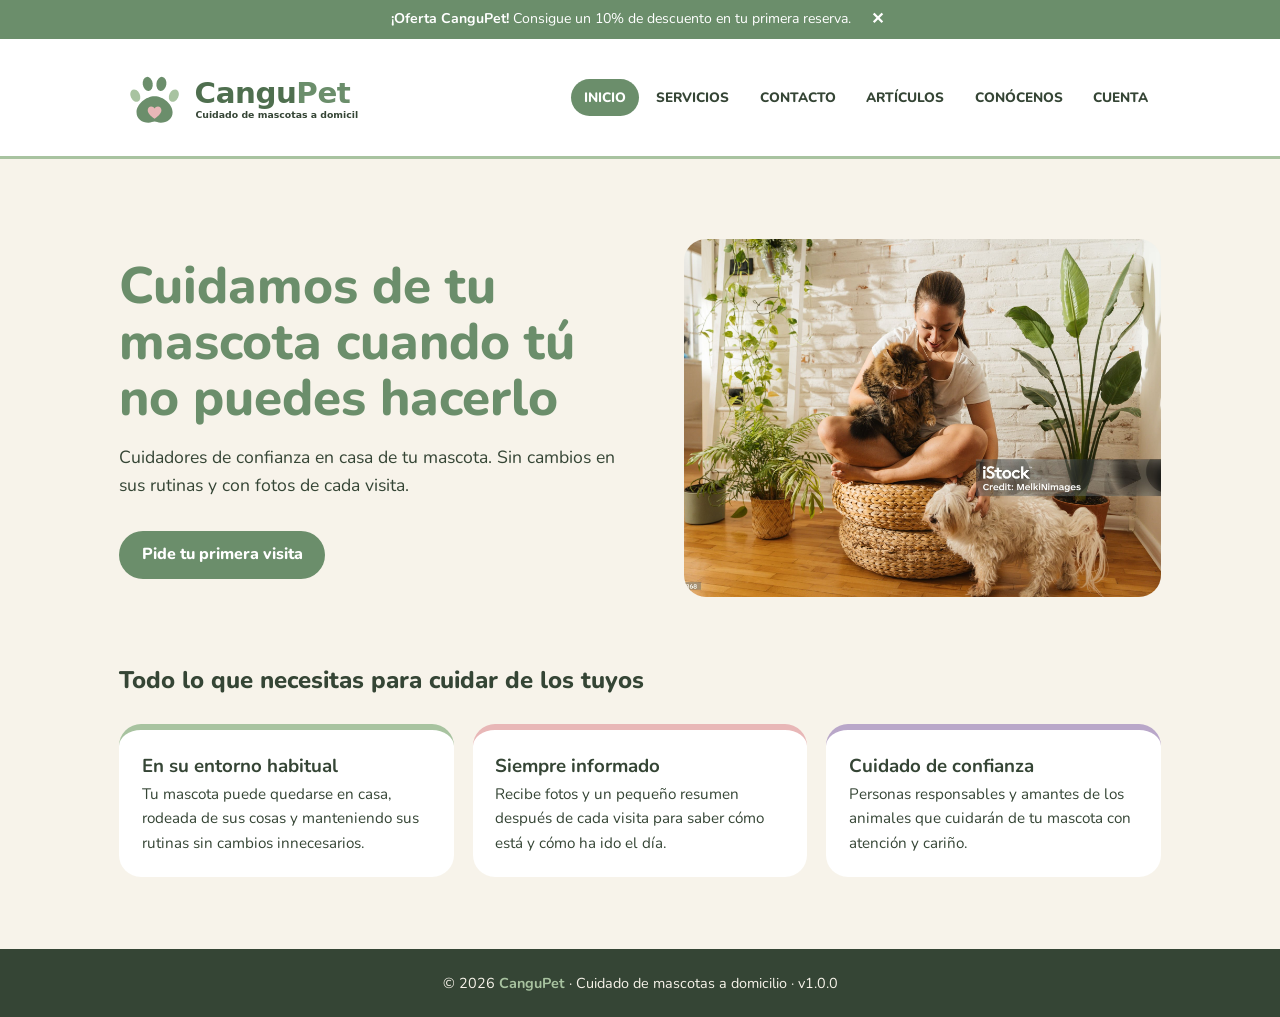
==== index.html @ d70770d9 "añadiendo un banner interactivo" ====
<!DOCTYPE html>
<html lang="es">

<head>
    <meta charset="utf-8">
    <meta name="viewport" content="width=device-width, initial-scale=1">
    <title>CanguPet · Cuidado de mascotas a domicilio</title>
    <meta name="description"
        content="Cuidamos de tu perro o tu gato en casa cuando tú no puedes. Personas cercanas y de confianza, con fotos y resumen tras cada visita. Pide tu primera visita.">

    <link rel="preconnect" href="https://fonts.googleapis.com">
    <link rel="preconnect" href="https://fonts.gstatic.com" crossorigin>
    <link href="https://fonts.googleapis.com/css2?family=Nunito:wght@400;600;800&display=swap" rel="stylesheet">

    <link rel="stylesheet" href="estilos.css">
</head>

<body>

    <div class="top-banner" id="topBanner">
        <span><strong>¡Oferta CanguPet!</strong> Consigue un 10% de descuento en tu primera reserva.</span>
        <button class="banner-close" onclick="document.getElementById('topBanner').style.display='none'"
            aria-label="Cerrar aviso">✕</button>
    </div>

    <header>
        <div class="bar">

            <a class="brand" href="index.html">
                <img src="imagenes/cangupet-frase.svg" alt="CanguPet, cuidado de mascotas a domicilio" width="240"
                    height="76">
            </a>

            <nav aria-label="Principal">
                <a class="on" href="index.html" aria-current="page">INICIO</a>
                <a href="servicio.html">SERVICIOS</a>
                <a href="contact.html">CONTACTO</a>
                <a href="articulo.html">ARTÍCULOS</a>
                <a href="conocenos.html">CONÓCENOS</a>
                <a href="cuenta.html">CUENTA</a>
            </nav>

        </div>
    </header>

    <main>

        <section class="hero">

            <div class="hero-texto">
                <h1>Cuidamos de tu mascota cuando tú no puedes hacerlo</h1>

                <p>
                    Cuidadores de confianza en casa de tu mascota. Sin cambios en
                    sus rutinas y con fotos de cada visita.
                </p>

                <a class="btn" href="contact.html">Pide tu primera visita</a>
            </div>

            <img class="hero-foto" src="imagenes/foto-inicio.jpg"
                alt="Cuidadora sonriente sentada en casa con un gato en brazos mientras acaricia a un perro blanco"
                width="2048" height="1365">

        </section>

        <section aria-labelledby="ventajas">
            <h2 id="ventajas">Todo lo que necesitas para cuidar de los tuyos</h2>

            <div class="grid">

                <article class="card">
                    <h3>En su entorno habitual</h3>
                    <p>
                        Tu mascota puede quedarse en casa, rodeada de sus cosas
                        y manteniendo sus rutinas sin cambios innecesarios.
                    </p>
                </article>

                <article class="card">
                    <h3>Siempre informado</h3>
                    <p>
                        Recibe fotos y un pequeño resumen después de cada visita
                        para saber cómo está y cómo ha ido el día.
                    </p>
                </article>

                <article class="card">
                    <h3>Cuidado de confianza</h3>
                    <p>
                        Personas responsables y amantes de los animales que
                        cuidarán de tu mascota con atención y cariño.
                    </p>
                </article>

            </div>
        </section>

    </main>

    <footer>
        © 2026 <b>CanguPet</b> · Cuidado de mascotas a domicilio · v1.0.0
    </footer>

</body>

</html>
---- estilos.css ----
/* ================================================================
   estilos.css — Hoja de estilos unificada de CanguPet
   ================================================================ */

/* ----------------------------------------------------------------
   1. ESTILOS GENERALES Y RESET
   ---------------------------------------------------------------- */

* {
    box-sizing: border-box;
    margin: 0;
    padding: 0;
}

html,
body {
    min-height: 100%;
}

body {
    background-color: #F7F3EA;
    min-height: 100vh;
    font-family: "Nunito", "Trebuchet MS", sans-serif;
    color: #354535;
    line-height: 1.6;
    display: flex;
    flex-direction: column;
}

main {
    width: 100%;
    max-width: 1080px;
    margin: 0 auto;
    padding: 2rem 1.2rem 3rem;
    flex: 1;
}

h1 {
    font-size: clamp(2rem, 5vw, 3.2rem);
    line-height: 1.1;
    font-weight: 800;
    color: #6B8E6B;
}

h2 {
    font-size: 1.5rem;
    font-weight: 800;
    margin-bottom: 0.6rem;
}

p {
    max-width: 62ch;
}


/* ----------------------------------------------------------------
   2. CABECERA Y NAVEGACIÓN (COMPARTIDA)
   ---------------------------------------------------------------- */

header, .site-header {
    background-color: #FFFFFF;
    border-bottom: 3px solid #A8C3A0;
    position: sticky;
    top: 0;
    z-index: 5;
    padding: 10px 20px;
}

.bar {
    max-width: 1080px;
    margin: 0 auto;
    padding: 0.7rem 1.2rem;
    display: flex;
    align-items: center;
    justify-content: space-between;
    gap: 1rem;
    flex-wrap: wrap;
}

.brand {
    display: flex;
    align-items: center;
    text-decoration: none;
}

.brand img {
    width: 240px;
    height: auto;
    display: block;
}

nav, .nav-links {
    display: flex;
    gap: 0.3rem;
    flex-wrap: wrap;
    align-items: center;
}

nav a, .nav-links a {
    text-decoration: none;
    font-weight: 800;
    font-size: 0.85rem;
    padding: 0.45rem 0.8rem;
    border-radius: 999px;
    color: #354535;
    transition: background-color 0.2s, color 0.2s;
}

nav a:hover, .nav-links a:hover {
    background-color: #F7F3EA;
}

nav a.on, nav a.active, .nav-links a.active {
    background-color: #6B8E6B;
    color: #FFFFFF;
}


/* ----------------------------------------------------------------
   3. PIE DE PÁGINA (FOOTER)
   ---------------------------------------------------------------- */

footer {
    background-color: #354535;
    color: #F7F3EA;
    text-align: center;
    padding: 1.4rem 1rem;
    font-size: 0.9rem;
    margin-top: auto;
}

footer b {
    color: #A8C3A0;
}


/* ----------------------------------------------------------------
   4. SECCIÓN: INICIO (INDEX)
   ---------------------------------------------------------------- */

.hero {
    display: grid;
    grid-template-columns: 1.1fr 1fr;
    gap: 2.5rem;
    align-items: center;
    padding: 3rem 0 4rem;
}

.hero h1 {
    max-width: none;
    margin-bottom: 1rem;
}

.hero h2 {
    max-width: 700px;
    margin-bottom: 1rem;
}

.hero p {
    max-width: 650px;
    margin-bottom: 2rem;
    font-size: 1.1rem;
}

.hero-foto {
    width: 100%;
    height: auto;
    aspect-ratio: 4 / 3;
    object-fit: cover;
    border-radius: 22px;
    display: block;
}

.btn {
    display: inline-block;
    background-color: #6B8E6B;
    color: #FFFFFF;
    font: inherit;
    font-weight: 800;
    padding: 0.7rem 1.4rem;
    border-radius: 999px;
    text-decoration: none;
}

.btn:hover {
    background-color: #354535;
}

.grid {
    display: grid;
    grid-template-columns: repeat(auto-fit, minmax(240px, 1fr));
    gap: 1.2rem;
    margin: 1.5rem 0;
}

.card {
    background-color: #FFFFFF;
    border-radius: 22px;
    padding: 1.4rem;
    border-top: 6px solid #A8C3A0;
}

.card:nth-child(3n + 2) {
    border-color: #E8B7B7;
}

.card:nth-child(3n) {
    border-color: #B9A7C9;
}

.card p {
    font-size: 0.95rem;
}


/* ----------------------------------------------------------------
   5. SECCIÓN: CREAR CUENTA (REGISTRO)
   ---------------------------------------------------------------- */

.registro-container {
    display: flex;
    justify-content: center;
    align-items: center;
    width: 100%;
    padding: 20px 0;
}

form {
    width: 100%;
    display: flex;
    justify-content: center;
}

.caja {
    background-color: #FFFFFF;
    width: 100%;
    max-width: 440px;
    padding: 30px;
    border: 2px solid #667663;
    border-radius: 12px;
    box-shadow: 0 4px 12px rgba(102, 118, 99, 0.15);
    display: flex;
    flex-direction: column;
    align-items: center;
}

#titulo {
    font-weight: bold;
    font-size: 1.3em;
    color: #667663;
    padding: 0 10px;
}

.form-group, .caja div {
    display: flex;
    justify-content: space-between;
    align-items: center;
    width: 100%;
    margin-bottom: 15px;
}

.caja label {
    text-align: left;
    flex: 1;
    font-size: 13px;
    color: #333;
    font-weight: bold;
}

.caja input {
    flex: 1.2;
    padding: 8px;
    text-align: left;
    border: 1px solid #667663;
    border-radius: 6px;
    font-size: 14px;
    box-sizing: border-box;
    background-color: #faf8f5;
}

#crear_cuenta {
    background-color: #B0D5A9;
    border: none;
    padding: 12px 30px;
    border-radius: 25px;
    cursor: pointer;
    font-weight: bold;
    color: #2c352a;
    font-size: 15px;
    margin-top: 10px;
    transition: background-color 0.2s, transform 0.1s;
}

#crear_cuenta:hover {
    background-color: #9ec597;
    transform: scale(1.02);
}


/* ----------------------------------------------------------------
   6. SECCIÓN: SERVICIOS
   ---------------------------------------------------------------- */

.servicios-main {
    max-width: 1000px;
    margin: 20px auto;
    text-align: center;
}

.filter-container {
    margin-bottom: 30px;
}

.filter-btn {
    background-color: #ffffff;
    border: 2px solid #667663;
    color: #667663;
    padding: 8px 18px;
    margin: 0 5px;
    border-radius: 20px;
    cursor: pointer;
    font-weight: bold;
    transition: all 0.2s;
}

.filter-btn.active, .filter-btn:hover {
    background-color: #667663;
    color: #ffffff;
}

.servicios-container {
    display: grid;
    grid-template-columns: repeat(auto-fit, minmax(240px, 1fr));
    gap: 25px;
}

.servicio-card {
    background-color: #ffffff;
    border: 2px solid #667663;
    border-radius: 12px;
    padding: 25px;
    text-align: center;
    box-shadow: 0 4px 10px rgba(102, 118, 99, 0.1);
    display: flex;
    flex-direction: column;
    justify-content: space-between;
}

.servicio-card.hidden {
    display: none;
}


/* ----------------------------------------------------------------
   7. SECCIÓN: ARTÍCULOS
   ---------------------------------------------------------------- */

.articulos-main {
    max-width: 1100px;
    margin: 20px auto;
    text-align: center;
}

.articulos-container {
    display: grid;
    grid-template-columns: repeat(auto-fit, minmax(280px, 1fr));
    gap: 25px;
    margin-top: 30px;
    text-align: left;
}

.articulo-card {
    background-color: #ffffff;
    border: 2px solid #667663;
    border-radius: 12px;
    overflow: hidden;
    box-shadow: 0 4px 10px rgba(102, 118, 99, 0.1);
    display: flex;
    flex-direction: column;
    transition: transform 0.2s;
}

.articulo-card:hover {
    transform: translateY(-5px);
}

.articulo-img {
    background-color: #F7F3EA;
    font-size: 3.5em;
    padding: 25px;
    text-align: center;
    border-bottom: 2px solid #667663;
}

.articulo-content {
    padding: 20px;
    display: flex;
    flex-direction: column;
    flex-grow: 1;
}

.leer-mas {
    text-decoration: none;
    color: #667663;
    font-weight: bold;
    font-size: 14px;
}

.leer-mas:hover {
    color: #9ec597;
    text-decoration: underline;
}


/* ----------------------------------------------------------------
   8. SECCIÓN: CONTACTO (CONTACT US)
   ---------------------------------------------------------------- */

.contact-page {
    background-color: #354535; /* Ajustado del negro al verde oscuro institucional */
    width: 100%;
    border-radius: 12px;
    padding: 40px 5%;
    color: white;
    box-sizing: border-box;
}

.contact-page h2 {
    text-align: center;
    margin-bottom: 30px;
    color: #A8C3A0;
}

.two-columns {
    display: flex;
    gap: 40px;
    max-width: 1000px;
    margin: 0 auto;
    width: 100%;
}

.form-side, .info-side {
    flex: 1;
}

.form-side {
    display: flex;
    flex-direction: column;
    gap: 15px;
}

.form-side input, .form-side textarea {
    width: 100%;
    padding: 12px;
    border: none;
    border-radius: 6px;
    box-sizing: border-box;
    font-family: inherit;
}

.form-side button {
    background-color: #B0D5A9;
    color: #354535;
    border: none;
    padding: 12px 25px;
    font-weight: bold;
    cursor: pointer;
    align-self: flex-start;
    border-radius: 20px;
    transition: background-color 0.2s;
}

.form-side button:hover {
    background-color: #9ec597;
}

.info-side h3 {
    color: #A8C3A0;
    margin-bottom: 10px;
}


/* ----------------------------------------------------------------
   9. DISEÑO RESPONSIVO (MEDIA QUERIES)
   ---------------------------------------------------------------- */

@media (max-width: 760px) {
    .bar {
        justify-content: center;
    }

    nav, .nav-links {
        justify-content: center;
    }

    .brand img {
        width: 210px;
    }

    .hero {
        grid-template-columns: 1fr;
        gap: 2rem;
        padding: 2rem 0 3rem;
    }

    .two-columns {
        flex-direction: column;
        gap: 30px;
    }

    .form-group, .caja div {
        flex-direction: column;
        align-items: flex-start;
    }

    .caja input {
        width: 100%;
        margin-top: 5px;
    }
}

/*
 10. btn_volver a inicio
*/
.volver-container {
    display: flex;
    align-items: center;
}

.btn-volver {
    display: inline-block;
    background-color: #B0D5A9; 
    color: #354535;            
    font-weight: bold;
    font-size: 0.9rem;
    padding: 8px 18px;
    border-radius: 20px;       
    text-decoration: none;     
    transition: background-color 0.2s, transform 0.1s;
}

.btn-volver:hover {
    background-color: #9ec597;
    transform: scale(1.03);   
}

/* --- Banner Superior  --- */
.top-banner {
    background-color: #6B8E6B; 
    color: #FFFFFF;
    text-align: center;
    padding: 8px 15px;
    font-size: 0.88rem;
    display: flex;
    justify-content: center;
    align-items: center;
    gap: 15px;
    position: relative;
    z-index: 10;
}

.banner-close {
    background: transparent;
    border: none;
    color: #FFFFFF;
    font-size: 1rem;
    cursor: pointer;
    font-weight: bold;
    padding: 0 5px;
    line-height: 1;
    transition: opacity 0.2s;
}

.banner-close:hover {
    opacity: 0.7;
}
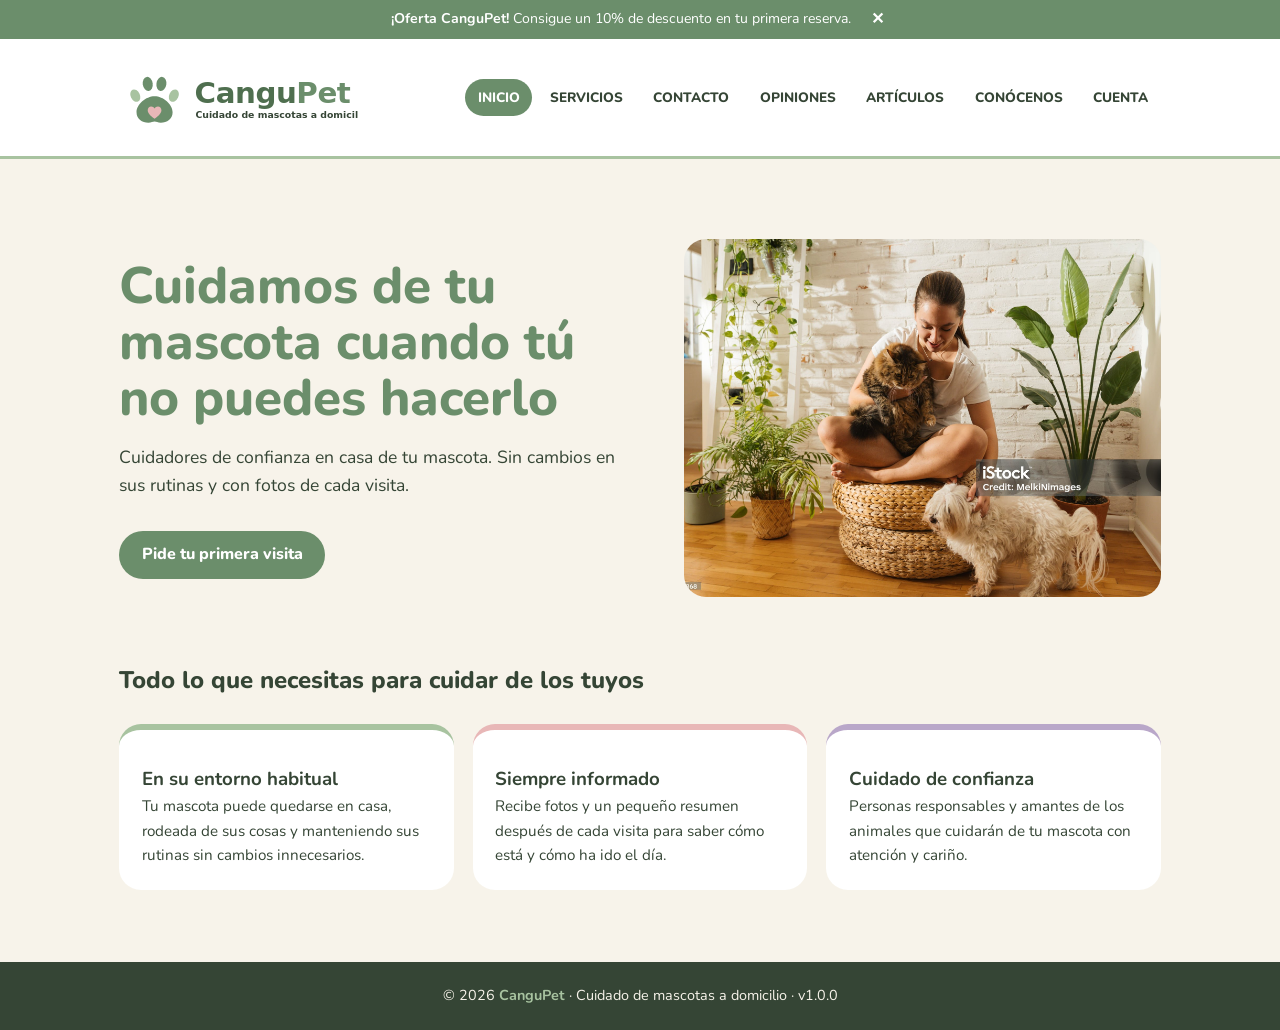
==== commit 62a92473: "nueva pagina de opiniones creada" ====
--- a/index.html
+++ b/index.html
@@ -35,6 +35,7 @@
                 <a class="on" href="index.html" aria-current="page">INICIO</a>
                 <a href="servicio.html">SERVICIOS</a>
                 <a href="contact.html">CONTACTO</a>
+                <a href="opiniones.html">OPINIONES</a>
                 <a href="articulo.html">ARTÍCULOS</a>
                 <a href="conocenos.html">CONÓCENOS</a>
                 <a href="cuenta.html">CUENTA</a>
--- a/estilos.css
+++ b/estilos.css
@@ -573,4 +573,138 @@
 
 .banner-close:hover {
     opacity: 0.7;
+}
+
+.servicio-card, .card, .articulo-card {
+    position: relative;
+    padding-top: 35px;
+}
+
+.badge {
+    position: absolute;
+    top: -10px;
+    right: 12px;
+    background-color: #B0D5A9; 
+    color: #2c352a;            
+    font-size: 0.72rem;
+    font-weight: 800;
+    padding: 4px 10px;
+    border-radius: 999px;
+    text-transform: uppercase;
+    letter-spacing: 0.5px;
+    box-shadow: 0 2px 5px rgba(0, 0, 0, 0.08);
+}
+
+/* ================================================================
+   SECCIÓN: OPINIONES / TESTIMONIOS
+   ================================================================ */
+
+.opiniones-main {
+    max-width: 1080px;
+    margin: 20px auto;
+    text-align: center;
+}
+
+.opiniones-grid {
+    display: grid;
+    grid-template-columns: repeat(auto-fit, minmax(280px, 1fr));
+    gap: 25px;
+    margin-top: 30px;
+    text-align: left;
+}
+
+.opinion-card {
+    background-color: #FFFFFF;
+    border: 2px solid #667663;
+    border-radius: 12px;
+    padding: 25px;
+    box-shadow: 0 4px 10px rgba(102, 118, 99, 0.1);
+    display: flex;
+    flex-direction: column;
+    justify-content: space-between;
+    transition: transform 0.2s, box-shadow 0.2s;
+}
+
+.opinion-card:hover {
+    transform: translateY(-5px);
+    box-shadow: 0 8px 16px rgba(102, 118, 99, 0.15);
+}
+
+.opinion-card .stars {
+    font-size: 1.1rem;
+    margin-bottom: 12px;
+}
+
+.opinion-card .comentario {
+    font-size: 0.95rem;
+    color: #444;
+    font-style: italic;
+    line-height: 1.5;
+    margin-bottom: 20px;
+    flex-grow: 1;
+}
+
+.autor-info {
+    border-top: 1px solid #E0E0E0;
+    padding-top: 12px;
+    display: flex;
+    flex-direction: column;
+}
+
+.autor-nombre {
+    font-weight: bold;
+    color: #354535;
+    font-size: 0.95rem;
+}
+
+.mascota-tag {
+    font-size: 0.8rem;
+    color: #6B8E6B;
+    font-weight: 600;
+}
+
+.opinion-card.hidden {
+    display: none;
+}
+
+/* Formulario de opiniones */
+.nueva-opinion-section {
+    margin-top: 60px;
+    background-color: #FFFFFF;
+    border: 2px solid #667663;
+    border-radius: 16px;
+    padding: 30px;
+    max-width: 600px;
+    margin-left: auto;
+    margin-right: auto;
+}
+
+.caja-opinion {
+    display: flex;
+    flex-direction: column;
+    gap: 15px;
+    margin-top: 20px;
+    text-align: left;
+}
+
+.caja-opinion label {
+    font-weight: bold;
+    font-size: 0.9rem;
+    color: #354535;
+    margin-bottom: 5px;
+    display: block;
+}
+
+.caja-opinion input, .caja-opinion textarea {
+    width: 100%;
+    padding: 10px;
+    border: 1px solid #667663;
+    border-radius: 8px;
+    background-color: #FAF8F5;
+    font-family: inherit;
+    box-sizing: border-box;
+}
+
+.caja-opinion textarea {
+    resize: vertical;
 }
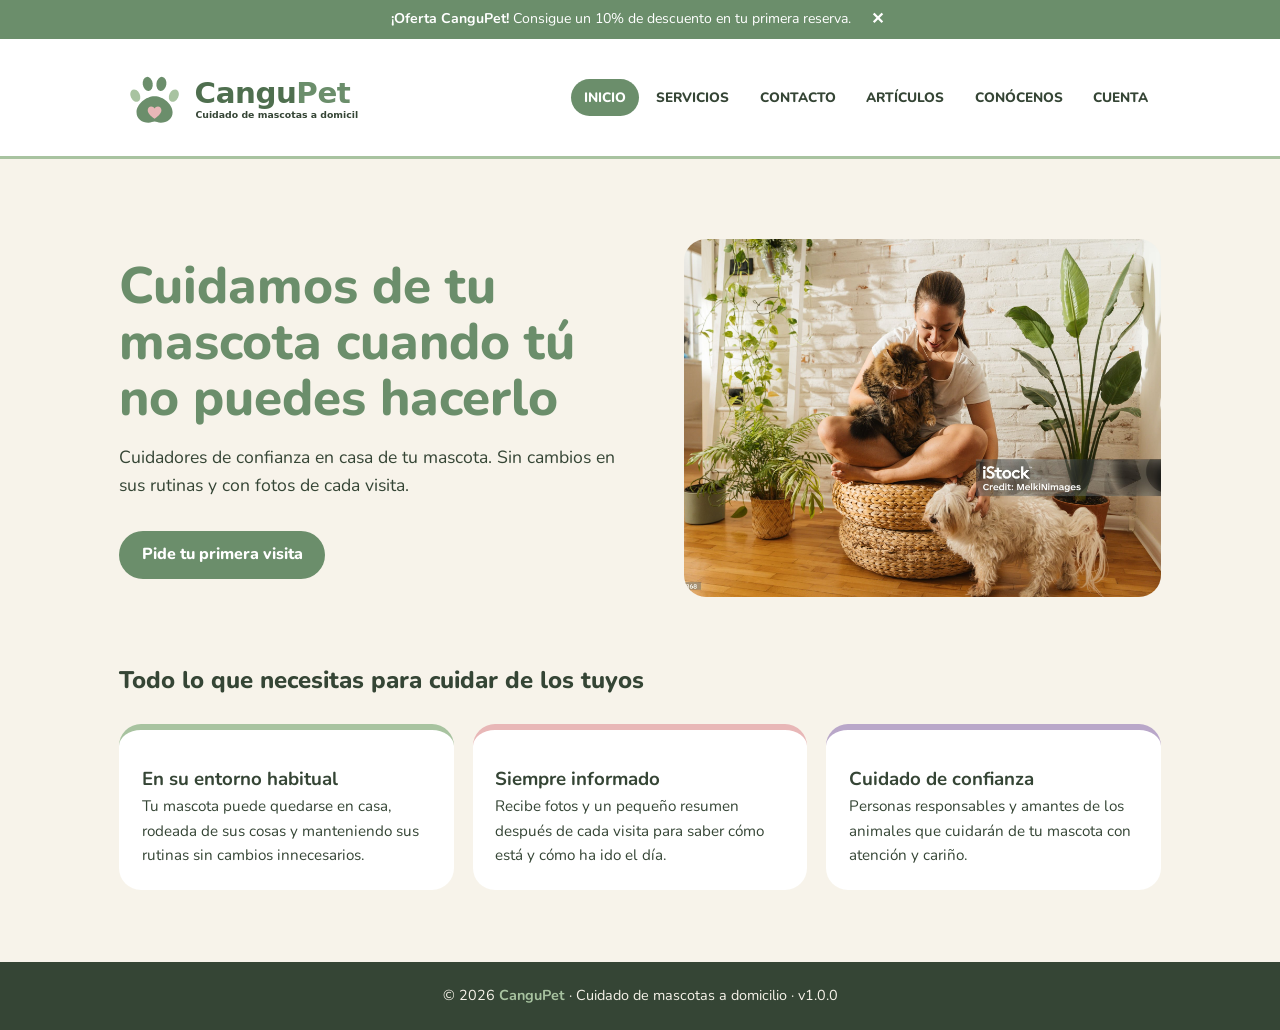
==== commit cb1c4d03: "Merge pull request #37 from CristinaFR8/feature/btn actualización del header y botón" ====
--- a/index.html
+++ b/index.html
@@ -35,7 +35,6 @@
                 <a class="on" href="index.html" aria-current="page">INICIO</a>
                 <a href="servicio.html">SERVICIOS</a>
                 <a href="contact.html">CONTACTO</a>
-                <a href="opiniones.html">OPINIONES</a>
                 <a href="articulo.html">ARTÍCULOS</a>
                 <a href="conocenos.html">CONÓCENOS</a>
                 <a href="cuenta.html">CUENTA</a>
--- a/estilos.css
+++ b/estilos.css
@@ -593,118 +593,4 @@
     text-transform: uppercase;
     letter-spacing: 0.5px;
     box-shadow: 0 2px 5px rgba(0, 0, 0, 0.08);
-}
-
-/* ================================================================
-   SECCIÓN: OPINIONES / TESTIMONIOS
-   ================================================================ */
-
-.opiniones-main {
-    max-width: 1080px;
-    margin: 20px auto;
-    text-align: center;
-}
-
-.opiniones-grid {
-    display: grid;
-    grid-template-columns: repeat(auto-fit, minmax(280px, 1fr));
-    gap: 25px;
-    margin-top: 30px;
-    text-align: left;
-}
-
-.opinion-card {
-    background-color: #FFFFFF;
-    border: 2px solid #667663;
-    border-radius: 12px;
-    padding: 25px;
-    box-shadow: 0 4px 10px rgba(102, 118, 99, 0.1);
-    display: flex;
-    flex-direction: column;
-    justify-content: space-between;
-    transition: transform 0.2s, box-shadow 0.2s;
-}
-
-.opinion-card:hover {
-    transform: translateY(-5px);
-    box-shadow: 0 8px 16px rgba(102, 118, 99, 0.15);
-}
-
-.opinion-card .stars {
-    font-size: 1.1rem;
-    margin-bottom: 12px;
-}
-
-.opinion-card .comentario {
-    font-size: 0.95rem;
-    color: #444;
-    font-style: italic;
-    line-height: 1.5;
-    margin-bottom: 20px;
-    flex-grow: 1;
-}
-
-.autor-info {
-    border-top: 1px solid #E0E0E0;
-    padding-top: 12px;
-    display: flex;
-    flex-direction: column;
-}
-
-.autor-nombre {
-    font-weight: bold;
-    color: #354535;
-    font-size: 0.95rem;
-}
-
-.mascota-tag {
-    font-size: 0.8rem;
-    color: #6B8E6B;
-    font-weight: 600;
-}
-
-.opinion-card.hidden {
-    display: none;
-}
-
-/* Formulario de opiniones */
-.nueva-opinion-section {
-    margin-top: 60px;
-    background-color: #FFFFFF;
-    border: 2px solid #667663;
-    border-radius: 16px;
-    padding: 30px;
-    max-width: 600px;
-    margin-left: auto;
-    margin-right: auto;
-}
-
-.caja-opinion {
-    display: flex;
-    flex-direction: column;
-    gap: 15px;
-    margin-top: 20px;
-    text-align: left;
-}
-
-.caja-opinion label {
-    font-weight: bold;
-    font-size: 0.9rem;
-    color: #354535;
-    margin-bottom: 5px;
-    display: block;
-}
-
-.caja-opinion input, .caja-opinion textarea {
-    width: 100%;
-    padding: 10px;
-    border: 1px solid #667663;
-    border-radius: 8px;
-    background-color: #FAF8F5;
-    font-family: inherit;
-    box-sizing: border-box;
-}
-
-.caja-opinion textarea {
-    resize: vertical;
 }
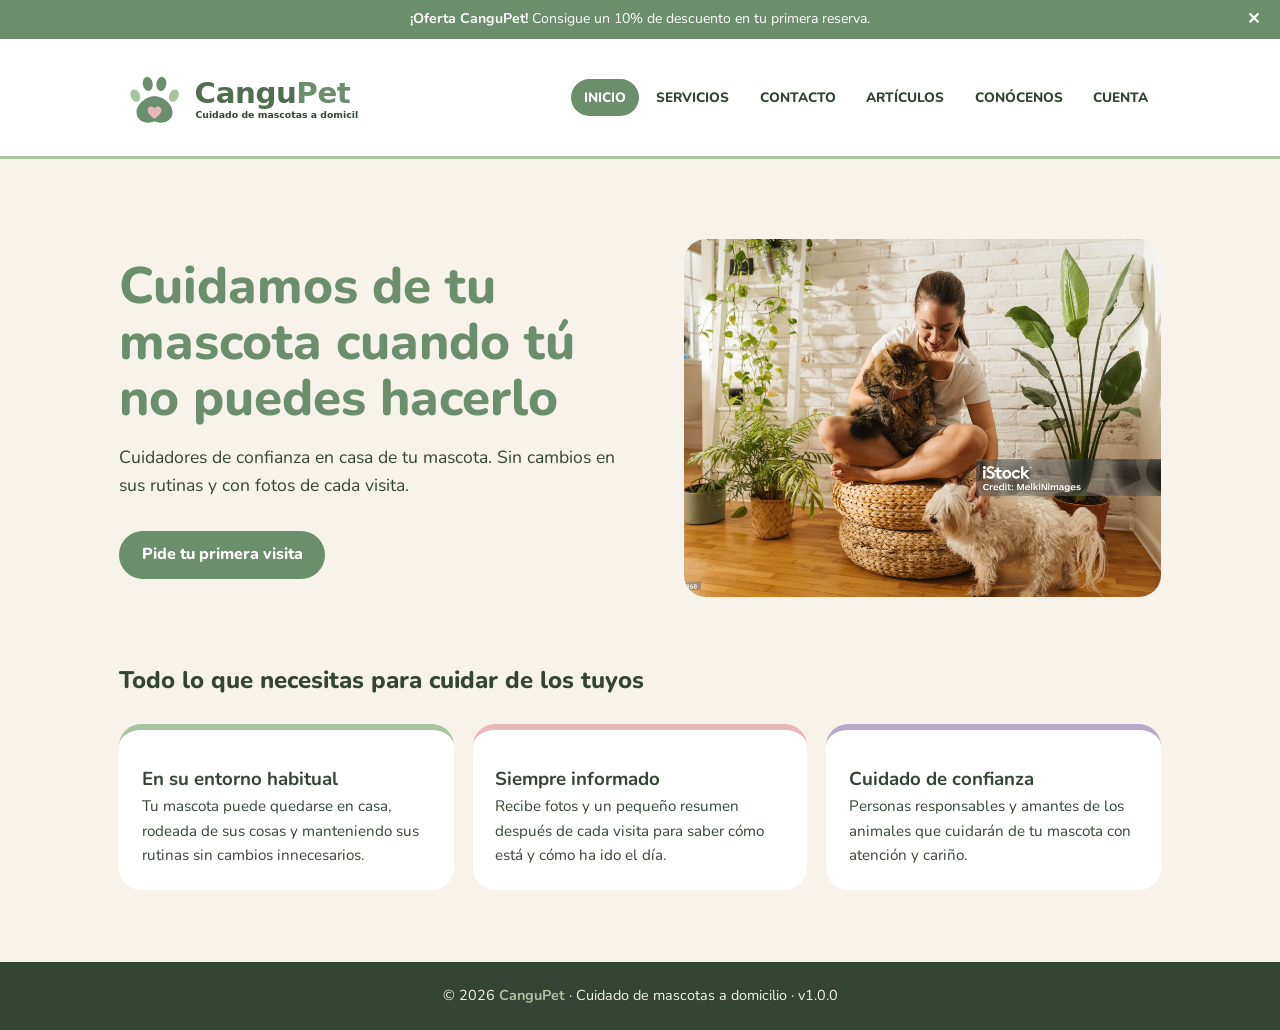
==== commit 81515160: "feat: unifica header y navegación" ====
--- a/index.html
+++ b/index.html
@@ -18,16 +18,25 @@
 <body>
 
     <div class="top-banner" id="topBanner">
-        <span><strong>¡Oferta CanguPet!</strong> Consigue un 10% de descuento en tu primera reserva.</span>
-        <button class="banner-close" onclick="document.getElementById('topBanner').style.display='none'"
-            aria-label="Cerrar aviso">✕</button>
+        <span>
+            <strong>¡Oferta CanguPet!</strong>
+            Consigue un 10% de descuento en tu primera reserva.
+        </span>
+
+        <button class="banner-close"
+            onclick="document.getElementById('topBanner').style.display='none'"
+            aria-label="Cerrar aviso">
+            ✕
+        </button>
     </div>
 
     <header>
         <div class="bar">
 
             <a class="brand" href="index.html">
-                <img src="imagenes/cangupet-frase.svg" alt="CanguPet, cuidado de mascotas a domicilio" width="240"
+                <img src="imagenes/cangupet-frase.svg"
+                    alt="CanguPet, cuidado de mascotas a domicilio"
+                    width="240"
                     height="76">
             </a>
 
@@ -58,9 +67,11 @@
                 <a class="btn" href="contact.html">Pide tu primera visita</a>
             </div>
 
-            <img class="hero-foto" src="imagenes/foto-inicio.jpg"
+            <img class="hero-foto"
+                src="imagenes/foto-inicio.jpg"
                 alt="Cuidadora sonriente sentada en casa con un gato en brazos mientras acaricia a un perro blanco"
-                width="2048" height="1365">
+                width="2048"
+                height="1365">
 
         </section>
 
--- a/estilos.css
+++ b/estilos.css
@@ -57,7 +57,8 @@
    2. CABECERA Y NAVEGACIÓN (COMPARTIDA)
    ---------------------------------------------------------------- */
 
-header, .site-header {
+header,
+.site-header {
     background-color: #FFFFFF;
     border-bottom: 3px solid #A8C3A0;
     position: sticky;
@@ -89,14 +90,16 @@
     display: block;
 }
 
-nav, .nav-links {
+nav,
+.nav-links {
     display: flex;
     gap: 0.3rem;
     flex-wrap: wrap;
     align-items: center;
 }
 
-nav a, .nav-links a {
+nav a,
+.nav-links a {
     text-decoration: none;
     font-weight: 800;
     font-size: 0.85rem;
@@ -106,11 +109,14 @@
     transition: background-color 0.2s, color 0.2s;
 }
 
-nav a:hover, .nav-links a:hover {
+nav a:hover,
+.nav-links a:hover {
     background-color: #F7F3EA;
 }
 
-nav a.on, nav a.active, .nav-links a.active {
+nav a.on,
+nav a.active,
+.nav-links a.active {
     background-color: #6B8E6B;
     color: #FFFFFF;
 }
@@ -251,7 +257,8 @@
     padding: 0 10px;
 }
 
-.form-group, .caja div {
+.form-group,
+.caja div {
     display: flex;
     justify-content: space-between;
     align-items: center;
@@ -323,7 +330,8 @@
     transition: all 0.2s;
 }
 
-.filter-btn.active, .filter-btn:hover {
+.filter-btn.active,
+.filter-btn:hover {
     background-color: #667663;
     color: #ffffff;
 }
@@ -417,7 +425,7 @@
    ---------------------------------------------------------------- */
 
 .contact-page {
-    background-color: #354535; /* Ajustado del negro al verde oscuro institucional */
+    background-color: #354535;
     width: 100%;
     border-radius: 12px;
     padding: 40px 5%;
@@ -439,7 +447,8 @@
     width: 100%;
 }
 
-.form-side, .info-side {
+.form-side,
+.info-side {
     flex: 1;
 }
 
@@ -449,7 +458,8 @@
     gap: 15px;
 }
 
-.form-side input, .form-side textarea {
+.form-side input,
+.form-side textarea {
     width: 100%;
     padding: 12px;
     border: none;
@@ -489,7 +499,8 @@
         justify-content: center;
     }
 
-    nav, .nav-links {
+    nav,
+    .nav-links {
         justify-content: center;
     }
 
@@ -508,7 +519,8 @@
         gap: 30px;
     }
 
-    .form-group, .caja div {
+    .form-group,
+    .caja div {
         flex-direction: column;
         align-items: flex-start;
     }
@@ -519,9 +531,11 @@
     }
 }
 
-/*
- 10. btn_volver a inicio
-*/
+
+/* ----------------------------------------------------------------
+   10. BOTÓN VOLVER A INICIO
+   ---------------------------------------------------------------- */
+
 .volver-container {
     display: flex;
     align-items: center;
@@ -529,24 +543,28 @@
 
 .btn-volver {
     display: inline-block;
-    background-color: #B0D5A9; 
-    color: #354535;            
+    background-color: #B0D5A9;
+    color: #354535;
     font-weight: bold;
     font-size: 0.9rem;
     padding: 8px 18px;
-    border-radius: 20px;       
-    text-decoration: none;     
+    border-radius: 20px;
+    text-decoration: none;
     transition: background-color 0.2s, transform 0.1s;
 }
 
 .btn-volver:hover {
     background-color: #9ec597;
-    transform: scale(1.03);   
-}
-
-/* --- Banner Superior  --- */
+    transform: scale(1.03);
+}
+
+
+/* ----------------------------------------------------------------
+   11. BANNER SUPERIOR
+   ---------------------------------------------------------------- */
+
 .top-banner {
-    background-color: #6B8E6B; 
+    background-color: #6B8E6B;
     color: #FFFFFF;
     text-align: center;
     padding: 8px 15px;
@@ -554,12 +572,17 @@
     display: flex;
     justify-content: center;
     align-items: center;
-    gap: 15px;
     position: relative;
     z-index: 10;
 }
 
+.top-banner span {
+    margin: 0 auto;
+}
+
 .banner-close {
+    position: absolute;
+    right: 15px;
     background: transparent;
     border: none;
     color: #FFFFFF;
@@ -575,7 +598,14 @@
     opacity: 0.7;
 }
 
-.servicio-card, .card, .articulo-card {
+
+/* ----------------------------------------------------------------
+   12. ETIQUETAS
+   ---------------------------------------------------------------- */
+
+.servicio-card,
+.card,
+.articulo-card {
     position: relative;
     padding-top: 35px;
 }
@@ -584,8 +614,8 @@
     position: absolute;
     top: -10px;
     right: 12px;
-    background-color: #B0D5A9; 
-    color: #2c352a;            
+    background-color: #B0D5A9;
+    color: #2c352a;
     font-size: 0.72rem;
     font-weight: 800;
     padding: 4px 10px;
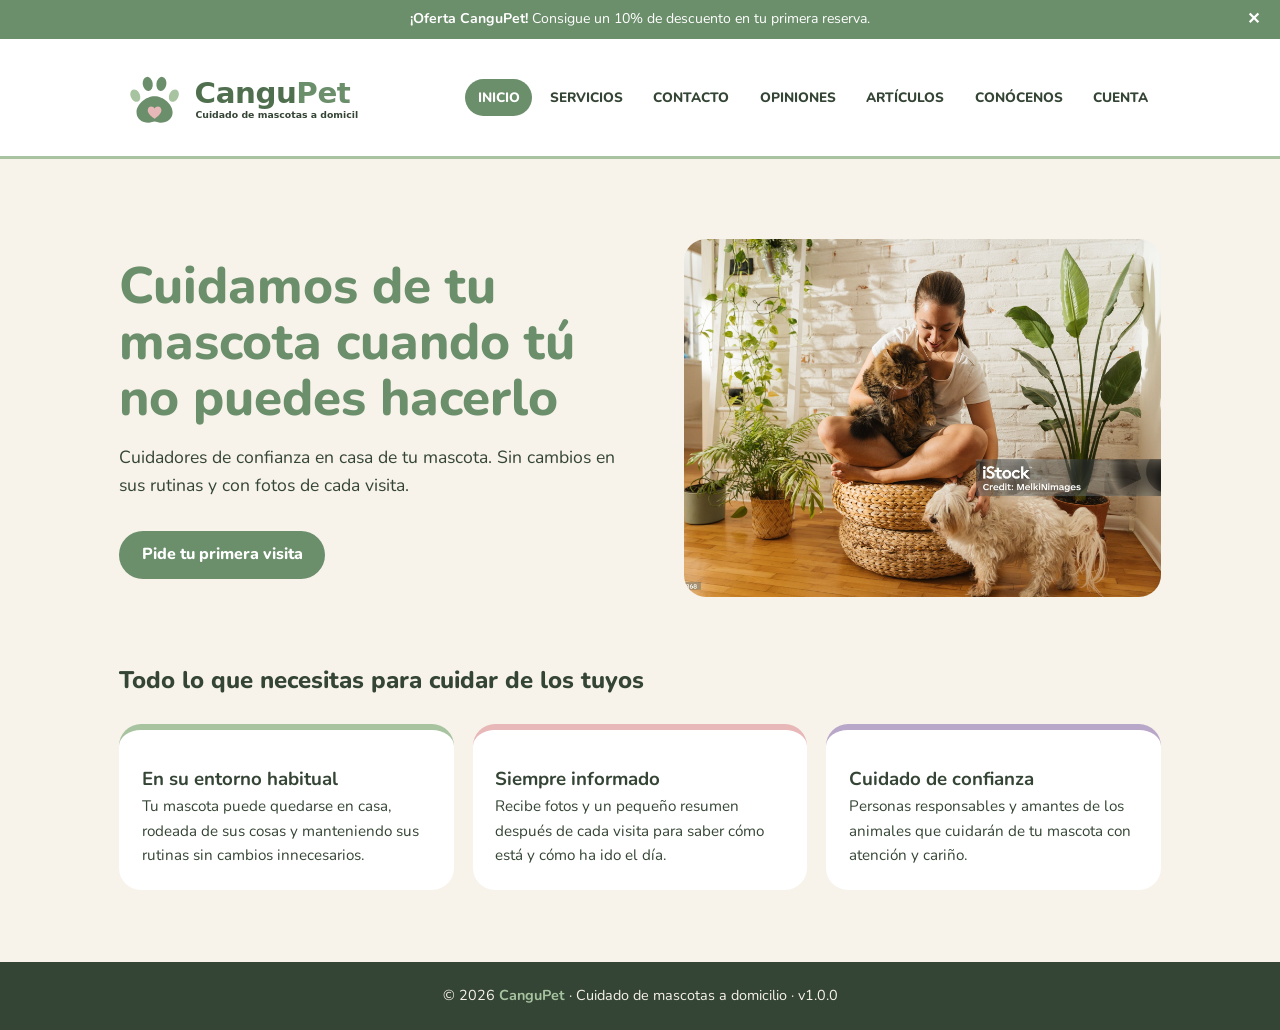
==== commit 920fb672: "Merge pull request #41 from CristinaFR8/feature/opiniones nueva pagina de opiniones creada" ====
--- a/index.html
+++ b/index.html
@@ -34,9 +34,7 @@
         <div class="bar">
 
             <a class="brand" href="index.html">
-                <img src="imagenes/cangupet-frase.svg"
-                    alt="CanguPet, cuidado de mascotas a domicilio"
-                    width="240"
+                <img src="imagenes/cangupet-frase.svg" alt="CanguPet, cuidado de mascotas a domicilio" width="240"
                     height="76">
             </a>
 
@@ -44,6 +42,7 @@
                 <a class="on" href="index.html" aria-current="page">INICIO</a>
                 <a href="servicio.html">SERVICIOS</a>
                 <a href="contact.html">CONTACTO</a>
+                <a href="opiniones.html">OPINIONES</a>
                 <a href="articulo.html">ARTÍCULOS</a>
                 <a href="conocenos.html">CONÓCENOS</a>
                 <a href="cuenta.html">CUENTA</a>
@@ -67,11 +66,9 @@
                 <a class="btn" href="contact.html">Pide tu primera visita</a>
             </div>
 
-            <img class="hero-foto"
-                src="imagenes/foto-inicio.jpg"
+            <img class="hero-foto" src="imagenes/foto-inicio.jpg"
                 alt="Cuidadora sonriente sentada en casa con un gato en brazos mientras acaricia a un perro blanco"
-                width="2048"
-                height="1365">
+                width="2048" height="1365">
 
         </section>
 
--- a/estilos.css
+++ b/estilos.css
@@ -623,4 +623,118 @@
     text-transform: uppercase;
     letter-spacing: 0.5px;
     box-shadow: 0 2px 5px rgba(0, 0, 0, 0.08);
+}
+
+/* ================================================================
+   SECCIÓN: OPINIONES / TESTIMONIOS
+   ================================================================ */
+
+.opiniones-main {
+    max-width: 1080px;
+    margin: 20px auto;
+    text-align: center;
+}
+
+.opiniones-grid {
+    display: grid;
+    grid-template-columns: repeat(auto-fit, minmax(280px, 1fr));
+    gap: 25px;
+    margin-top: 30px;
+    text-align: left;
+}
+
+.opinion-card {
+    background-color: #FFFFFF;
+    border: 2px solid #667663;
+    border-radius: 12px;
+    padding: 25px;
+    box-shadow: 0 4px 10px rgba(102, 118, 99, 0.1);
+    display: flex;
+    flex-direction: column;
+    justify-content: space-between;
+    transition: transform 0.2s, box-shadow 0.2s;
+}
+
+.opinion-card:hover {
+    transform: translateY(-5px);
+    box-shadow: 0 8px 16px rgba(102, 118, 99, 0.15);
+}
+
+.opinion-card .stars {
+    font-size: 1.1rem;
+    margin-bottom: 12px;
+}
+
+.opinion-card .comentario {
+    font-size: 0.95rem;
+    color: #444;
+    font-style: italic;
+    line-height: 1.5;
+    margin-bottom: 20px;
+    flex-grow: 1;
+}
+
+.autor-info {
+    border-top: 1px solid #E0E0E0;
+    padding-top: 12px;
+    display: flex;
+    flex-direction: column;
+}
+
+.autor-nombre {
+    font-weight: bold;
+    color: #354535;
+    font-size: 0.95rem;
+}
+
+.mascota-tag {
+    font-size: 0.8rem;
+    color: #6B8E6B;
+    font-weight: 600;
+}
+
+.opinion-card.hidden {
+    display: none;
+}
+
+/* Formulario de opiniones */
+.nueva-opinion-section {
+    margin-top: 60px;
+    background-color: #FFFFFF;
+    border: 2px solid #667663;
+    border-radius: 16px;
+    padding: 30px;
+    max-width: 600px;
+    margin-left: auto;
+    margin-right: auto;
+}
+
+.caja-opinion {
+    display: flex;
+    flex-direction: column;
+    gap: 15px;
+    margin-top: 20px;
+    text-align: left;
+}
+
+.caja-opinion label {
+    font-weight: bold;
+    font-size: 0.9rem;
+    color: #354535;
+    margin-bottom: 5px;
+    display: block;
+}
+
+.caja-opinion input, .caja-opinion textarea {
+    width: 100%;
+    padding: 10px;
+    border: 1px solid #667663;
+    border-radius: 8px;
+    background-color: #FAF8F5;
+    font-family: inherit;
+    box-sizing: border-box;
+}
+
+.caja-opinion textarea {
+    resize: vertical;
 }
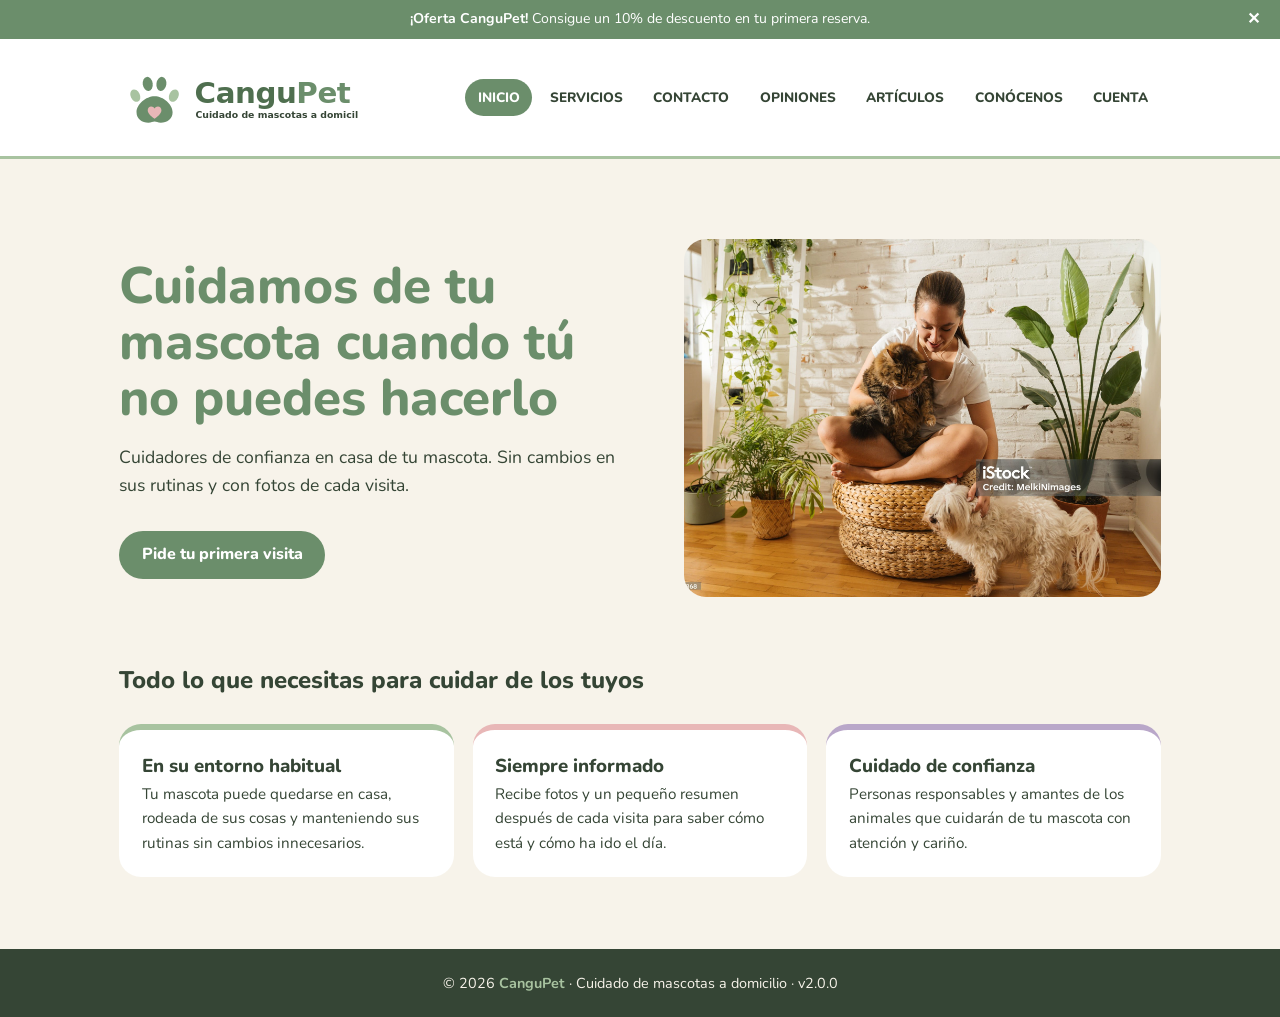
==== commit dae17c4a: "fix: actualiza version del footer a v2.0.0" ====
--- a/index.html
+++ b/index.html
@@ -107,7 +107,7 @@
     </main>
 
     <footer>
-        © 2026 <b>CanguPet</b> · Cuidado de mascotas a domicilio · v1.0.0
+        © 2026 <b>CanguPet</b> · Cuidado de mascotas a domicilio · v2.0.0
     </footer>
 
 </body>
--- a/estilos.css
+++ b/estilos.css
@@ -1,9 +1,10 @@
 /* ================================================================
-   estilos.css — Hoja de estilos unificada de CanguPet
+   estilos.css — Hoja de estilos de CanguPet
    ================================================================ */
 
-/* ----------------------------------------------------------------
-   1. ESTILOS GENERALES Y RESET
+
+/* ----------------------------------------------------------------
+   1. ESTILOS GENERALES
    ---------------------------------------------------------------- */
 
 * {
@@ -48,13 +49,17 @@
     margin-bottom: 0.6rem;
 }
 
+h3 {
+    font-weight: 800;
+}
+
 p {
     max-width: 62ch;
 }
 
 
 /* ----------------------------------------------------------------
-   2. CABECERA Y NAVEGACIÓN (COMPARTIDA)
+   2. CABECERA Y NAVEGACIÓN
    ---------------------------------------------------------------- */
 
 header,
@@ -123,7 +128,7 @@
 
 
 /* ----------------------------------------------------------------
-   3. PIE DE PÁGINA (FOOTER)
+   3. FOOTER
    ---------------------------------------------------------------- */
 
 footer {
@@ -141,426 +146,7 @@
 
 
 /* ----------------------------------------------------------------
-   4. SECCIÓN: INICIO (INDEX)
-   ---------------------------------------------------------------- */
-
-.hero {
-    display: grid;
-    grid-template-columns: 1.1fr 1fr;
-    gap: 2.5rem;
-    align-items: center;
-    padding: 3rem 0 4rem;
-}
-
-.hero h1 {
-    max-width: none;
-    margin-bottom: 1rem;
-}
-
-.hero h2 {
-    max-width: 700px;
-    margin-bottom: 1rem;
-}
-
-.hero p {
-    max-width: 650px;
-    margin-bottom: 2rem;
-    font-size: 1.1rem;
-}
-
-.hero-foto {
-    width: 100%;
-    height: auto;
-    aspect-ratio: 4 / 3;
-    object-fit: cover;
-    border-radius: 22px;
-    display: block;
-}
-
-.btn {
-    display: inline-block;
-    background-color: #6B8E6B;
-    color: #FFFFFF;
-    font: inherit;
-    font-weight: 800;
-    padding: 0.7rem 1.4rem;
-    border-radius: 999px;
-    text-decoration: none;
-}
-
-.btn:hover {
-    background-color: #354535;
-}
-
-.grid {
-    display: grid;
-    grid-template-columns: repeat(auto-fit, minmax(240px, 1fr));
-    gap: 1.2rem;
-    margin: 1.5rem 0;
-}
-
-.card {
-    background-color: #FFFFFF;
-    border-radius: 22px;
-    padding: 1.4rem;
-    border-top: 6px solid #A8C3A0;
-}
-
-.card:nth-child(3n + 2) {
-    border-color: #E8B7B7;
-}
-
-.card:nth-child(3n) {
-    border-color: #B9A7C9;
-}
-
-.card p {
-    font-size: 0.95rem;
-}
-
-
-/* ----------------------------------------------------------------
-   5. SECCIÓN: CREAR CUENTA (REGISTRO)
-   ---------------------------------------------------------------- */
-
-.registro-container {
-    display: flex;
-    justify-content: center;
-    align-items: center;
-    width: 100%;
-    padding: 20px 0;
-}
-
-form {
-    width: 100%;
-    display: flex;
-    justify-content: center;
-}
-
-.caja {
-    background-color: #FFFFFF;
-    width: 100%;
-    max-width: 440px;
-    padding: 30px;
-    border: 2px solid #667663;
-    border-radius: 12px;
-    box-shadow: 0 4px 12px rgba(102, 118, 99, 0.15);
-    display: flex;
-    flex-direction: column;
-    align-items: center;
-}
-
-#titulo {
-    font-weight: bold;
-    font-size: 1.3em;
-    color: #667663;
-    padding: 0 10px;
-}
-
-.form-group,
-.caja div {
-    display: flex;
-    justify-content: space-between;
-    align-items: center;
-    width: 100%;
-    margin-bottom: 15px;
-}
-
-.caja label {
-    text-align: left;
-    flex: 1;
-    font-size: 13px;
-    color: #333;
-    font-weight: bold;
-}
-
-.caja input {
-    flex: 1.2;
-    padding: 8px;
-    text-align: left;
-    border: 1px solid #667663;
-    border-radius: 6px;
-    font-size: 14px;
-    box-sizing: border-box;
-    background-color: #faf8f5;
-}
-
-#crear_cuenta {
-    background-color: #B0D5A9;
-    border: none;
-    padding: 12px 30px;
-    border-radius: 25px;
-    cursor: pointer;
-    font-weight: bold;
-    color: #2c352a;
-    font-size: 15px;
-    margin-top: 10px;
-    transition: background-color 0.2s, transform 0.1s;
-}
-
-#crear_cuenta:hover {
-    background-color: #9ec597;
-    transform: scale(1.02);
-}
-
-
-/* ----------------------------------------------------------------
-   6. SECCIÓN: SERVICIOS
-   ---------------------------------------------------------------- */
-
-.servicios-main {
-    max-width: 1000px;
-    margin: 20px auto;
-    text-align: center;
-}
-
-.filter-container {
-    margin-bottom: 30px;
-}
-
-.filter-btn {
-    background-color: #ffffff;
-    border: 2px solid #667663;
-    color: #667663;
-    padding: 8px 18px;
-    margin: 0 5px;
-    border-radius: 20px;
-    cursor: pointer;
-    font-weight: bold;
-    transition: all 0.2s;
-}
-
-.filter-btn.active,
-.filter-btn:hover {
-    background-color: #667663;
-    color: #ffffff;
-}
-
-.servicios-container {
-    display: grid;
-    grid-template-columns: repeat(auto-fit, minmax(240px, 1fr));
-    gap: 25px;
-}
-
-.servicio-card {
-    background-color: #ffffff;
-    border: 2px solid #667663;
-    border-radius: 12px;
-    padding: 25px;
-    text-align: center;
-    box-shadow: 0 4px 10px rgba(102, 118, 99, 0.1);
-    display: flex;
-    flex-direction: column;
-    justify-content: space-between;
-}
-
-.servicio-card.hidden {
-    display: none;
-}
-
-
-/* ----------------------------------------------------------------
-   7. SECCIÓN: ARTÍCULOS
-   ---------------------------------------------------------------- */
-
-.articulos-main {
-    max-width: 1100px;
-    margin: 20px auto;
-    text-align: center;
-}
-
-.articulos-container {
-    display: grid;
-    grid-template-columns: repeat(auto-fit, minmax(280px, 1fr));
-    gap: 25px;
-    margin-top: 30px;
-    text-align: left;
-}
-
-.articulo-card {
-    background-color: #ffffff;
-    border: 2px solid #667663;
-    border-radius: 12px;
-    overflow: hidden;
-    box-shadow: 0 4px 10px rgba(102, 118, 99, 0.1);
-    display: flex;
-    flex-direction: column;
-    transition: transform 0.2s;
-}
-
-.articulo-card:hover {
-    transform: translateY(-5px);
-}
-
-.articulo-img {
-    background-color: #F7F3EA;
-    font-size: 3.5em;
-    padding: 25px;
-    text-align: center;
-    border-bottom: 2px solid #667663;
-}
-
-.articulo-content {
-    padding: 20px;
-    display: flex;
-    flex-direction: column;
-    flex-grow: 1;
-}
-
-.leer-mas {
-    text-decoration: none;
-    color: #667663;
-    font-weight: bold;
-    font-size: 14px;
-}
-
-.leer-mas:hover {
-    color: #9ec597;
-    text-decoration: underline;
-}
-
-
-/* ----------------------------------------------------------------
-   8. SECCIÓN: CONTACTO (CONTACT US)
-   ---------------------------------------------------------------- */
-
-.contact-page {
-    background-color: #354535;
-    width: 100%;
-    border-radius: 12px;
-    padding: 40px 5%;
-    color: white;
-    box-sizing: border-box;
-}
-
-.contact-page h2 {
-    text-align: center;
-    margin-bottom: 30px;
-    color: #A8C3A0;
-}
-
-.two-columns {
-    display: flex;
-    gap: 40px;
-    max-width: 1000px;
-    margin: 0 auto;
-    width: 100%;
-}
-
-.form-side,
-.info-side {
-    flex: 1;
-}
-
-.form-side {
-    display: flex;
-    flex-direction: column;
-    gap: 15px;
-}
-
-.form-side input,
-.form-side textarea {
-    width: 100%;
-    padding: 12px;
-    border: none;
-    border-radius: 6px;
-    box-sizing: border-box;
-    font-family: inherit;
-}
-
-.form-side button {
-    background-color: #B0D5A9;
-    color: #354535;
-    border: none;
-    padding: 12px 25px;
-    font-weight: bold;
-    cursor: pointer;
-    align-self: flex-start;
-    border-radius: 20px;
-    transition: background-color 0.2s;
-}
-
-.form-side button:hover {
-    background-color: #9ec597;
-}
-
-.info-side h3 {
-    color: #A8C3A0;
-    margin-bottom: 10px;
-}
-
-
-/* ----------------------------------------------------------------
-   9. DISEÑO RESPONSIVO (MEDIA QUERIES)
-   ---------------------------------------------------------------- */
-
-@media (max-width: 760px) {
-    .bar {
-        justify-content: center;
-    }
-
-    nav,
-    .nav-links {
-        justify-content: center;
-    }
-
-    .brand img {
-        width: 210px;
-    }
-
-    .hero {
-        grid-template-columns: 1fr;
-        gap: 2rem;
-        padding: 2rem 0 3rem;
-    }
-
-    .two-columns {
-        flex-direction: column;
-        gap: 30px;
-    }
-
-    .form-group,
-    .caja div {
-        flex-direction: column;
-        align-items: flex-start;
-    }
-
-    .caja input {
-        width: 100%;
-        margin-top: 5px;
-    }
-}
-
-
-/* ----------------------------------------------------------------
-   10. BOTÓN VOLVER A INICIO
-   ---------------------------------------------------------------- */
-
-.volver-container {
-    display: flex;
-    align-items: center;
-}
-
-.btn-volver {
-    display: inline-block;
-    background-color: #B0D5A9;
-    color: #354535;
-    font-weight: bold;
-    font-size: 0.9rem;
-    padding: 8px 18px;
-    border-radius: 20px;
-    text-decoration: none;
-    transition: background-color 0.2s, transform 0.1s;
-}
-
-.btn-volver:hover {
-    background-color: #9ec597;
-    transform: scale(1.03);
-}
-
-
-/* ----------------------------------------------------------------
-   11. BANNER SUPERIOR
+   4. BANNER SUPERIOR
    ---------------------------------------------------------------- */
 
 .top-banner {
@@ -588,7 +174,7 @@
     color: #FFFFFF;
     font-size: 1rem;
     cursor: pointer;
-    font-weight: bold;
+    font-weight: 800;
     padding: 0 5px;
     line-height: 1;
     transition: opacity 0.2s;
@@ -600,141 +186,1008 @@
 
 
 /* ----------------------------------------------------------------
-   12. ETIQUETAS
-   ---------------------------------------------------------------- */
-
-.servicio-card,
-.card,
+   5. BOTONES GENERALES
+   ---------------------------------------------------------------- */
+
+.btn {
+    display: inline-block;
+    background-color: #6B8E6B;
+    color: #FFFFFF;
+    font: inherit;
+    font-weight: 800;
+    padding: 0.7rem 1.4rem;
+    border-radius: 999px;
+    border: none;
+    text-decoration: none;
+    cursor: pointer;
+    transition: background-color 0.2s, transform 0.1s;
+}
+
+.btn:hover {
+    background-color: #354535;
+    transform: translateY(-1px);
+}
+
+
+/* ----------------------------------------------------------------
+   6. INICIO
+   ---------------------------------------------------------------- */
+
+.hero {
+    display: grid;
+    grid-template-columns: 1.1fr 1fr;
+    gap: 2.5rem;
+    align-items: center;
+    padding: 3rem 0 4rem;
+}
+
+.hero h1 {
+    max-width: none;
+    margin-bottom: 1rem;
+}
+
+.hero p {
+    max-width: 650px;
+    margin-bottom: 2rem;
+    font-size: 1.1rem;
+}
+
+.hero-foto {
+    width: 100%;
+    height: auto;
+    aspect-ratio: 4 / 3;
+    object-fit: cover;
+    border-radius: 22px;
+    display: block;
+}
+
+.grid {
+    display: grid;
+    grid-template-columns: repeat(auto-fit, minmax(240px, 1fr));
+    gap: 1.2rem;
+    margin: 1.5rem 0;
+}
+
+.card {
+    background-color: #FFFFFF;
+    border-radius: 22px;
+    padding: 1.4rem;
+    border-top: 6px solid #A8C3A0;
+    position: relative;
+}
+
+.card:nth-child(3n + 2) {
+    border-color: #E8B7B7;
+}
+
+.card:nth-child(3n) {
+    border-color: #B9A7C9;
+}
+
+.card p {
+    font-size: 0.95rem;
+}
+
+
+/* ----------------------------------------------------------------
+   7. CREAR CUENTA
+   ---------------------------------------------------------------- */
+
+.registro-container {
+    display: flex;
+    justify-content: center;
+    align-items: center;
+    width: 100%;
+    padding: 20px 0;
+}
+
+.registro-container form {
+    width: 100%;
+}
+
+form {
+    width: 100%;
+}
+
+.caja {
+    background-color: #FFFFFF;
+    width: 100%;
+    max-width: 440px;
+    margin: 0 auto;
+    padding: 2rem;
+    border: none;
+    border-top: 6px solid #A8C3A0;
+    border-radius: 22px;
+    box-shadow: 0 4px 12px rgba(53, 69, 53, 0.08);
+    display: flex;
+    flex-direction: column;
+    align-items: center;
+}
+
+#titulo {
+    font-weight: 800;
+    font-size: 1.3rem;
+    color: #6B8E6B;
+    padding: 0 10px;
+}
+
+.form-group,
+.caja div {
+    display: flex;
+    justify-content: space-between;
+    align-items: center;
+    width: 100%;
+    margin-bottom: 15px;
+}
+
+.caja label {
+    text-align: left;
+    flex: 1;
+    font-size: 0.85rem;
+    color: #354535;
+    font-weight: 800;
+}
+
+.caja input {
+    flex: 1.2;
+    padding: 0.7rem;
+    text-align: left;
+    border: 1px solid #A8C3A0;
+    border-radius: 10px;
+    font: inherit;
+    font-size: 0.9rem;
+    background-color: #F7F3EA;
+    color: #354535;
+}
+
+.caja input:focus {
+    outline: 2px solid #6B8E6B;
+    border-color: #6B8E6B;
+}
+
+#crear_cuenta {
+    background-color: #6B8E6B;
+    border: none;
+    padding: 0.7rem 1.8rem;
+    border-radius: 999px;
+    cursor: pointer;
+    font-weight: 800;
+    color: #FFFFFF;
+    font-size: 0.95rem;
+    margin-top: 10px;
+    transition: background-color 0.2s, transform 0.1s;
+}
+
+#crear_cuenta:hover {
+    background-color: #354535;
+    transform: translateY(-1px);
+}
+
+
+/* ----------------------------------------------------------------
+   8. SERVICIOS
+   ---------------------------------------------------------------- */
+
+.servicios-main {
+    max-width: 1000px;
+    margin: 0 auto;
+    text-align: center;
+}
+
+.servicios-main h1 {
+    margin-bottom: 0.5rem;
+}
+
+.subtitle {
+    text-align: center;
+    max-width: 700px;
+    margin: 0 auto 30px;
+}
+
+.filter-container {
+    margin-bottom: 30px;
+    display: flex;
+    justify-content: center;
+    flex-wrap: wrap;
+    gap: 0.5rem;
+}
+
+.filter-btn {
+    background-color: #FFFFFF;
+    border: 2px solid #A8C3A0;
+    color: #354535;
+    padding: 0.5rem 1rem;
+    margin: 0;
+    border-radius: 999px;
+    cursor: pointer;
+    font: inherit;
+    font-weight: 800;
+    transition: background-color 0.2s, color 0.2s, border-color 0.2s;
+}
+
+.filter-btn.active,
+.filter-btn:hover {
+    background-color: #6B8E6B;
+    border-color: #6B8E6B;
+    color: #FFFFFF;
+}
+
+.servicios-container {
+    display: grid;
+    grid-template-columns: repeat(auto-fit, minmax(240px, 1fr));
+    gap: 1.2rem;
+}
+
+.servicio-card {
+    background-color: #FFFFFF;
+    border: none;
+    border-top: 6px solid #A8C3A0;
+    border-radius: 22px;
+    padding: 2rem 1.4rem 1.4rem;
+    text-align: center;
+    box-shadow: 0 4px 12px rgba(53, 69, 53, 0.08);
+    display: flex;
+    flex-direction: column;
+    justify-content: space-between;
+    position: relative;
+}
+
+.servicio-card:nth-child(3n + 2) {
+    border-color: #E8B7B7;
+}
+
+.servicio-card:nth-child(3n) {
+    border-color: #B9A7C9;
+}
+
+.servicio-card h3 {
+    margin-bottom: 0.7rem;
+}
+
+.servicio-card p {
+    max-width: 100%;
+    margin-bottom: 1rem;
+}
+
+.servicio-card.hidden {
+    display: none;
+}
+
+.precio {
+    font-weight: 800;
+    color: #6B8E6B;
+    margin-bottom: 1rem;
+}
+
+.detalle-btn {
+    align-self: center;
+    background-color: #6B8E6B;
+    color: #FFFFFF;
+    border: none;
+    padding: 0.7rem 1.2rem;
+    border-radius: 999px;
+    cursor: pointer;
+    font: inherit;
+    font-weight: 800;
+    transition: background-color 0.2s, transform 0.1s;
+}
+
+.detalle-btn:hover {
+    background-color: #354535;
+    transform: translateY(-1px);
+}
+
+
+/* ----------------------------------------------------------------
+   9. ARTÍCULOS
+   ---------------------------------------------------------------- */
+
+.articulos-main {
+    max-width: 1080px;
+    margin: 0 auto;
+    text-align: center;
+}
+
+.articulos-main h1 {
+    margin-bottom: 0.5rem;
+}
+
+.articulos-container {
+    display: grid;
+    grid-template-columns: repeat(auto-fit, minmax(280px, 1fr));
+    gap: 1.2rem;
+    margin-top: 30px;
+    text-align: left;
+}
+
 .articulo-card {
+    background-color: #FFFFFF;
+    border: none;
+    border-top: 6px solid #A8C3A0;
+    border-radius: 22px;
+    overflow: hidden;
+    box-shadow: 0 4px 12px rgba(53, 69, 53, 0.08);
+    display: flex;
+    flex-direction: column;
+    transition: transform 0.2s, box-shadow 0.2s;
     position: relative;
-    padding-top: 35px;
-}
+}
+
+.articulo-card:nth-child(3n + 2) {
+    border-color: #E8B7B7;
+}
+
+.articulo-card:nth-child(3n) {
+    border-color: #B9A7C9;
+}
+
+.articulo-card:hover {
+    transform: translateY(-4px);
+    box-shadow: 0 8px 18px rgba(53, 69, 53, 0.12);
+}
+
+.articulo-img {
+    background-color: #F7F3EA;
+    font-size: 3.5em;
+    padding: 25px;
+    text-align: center;
+    border-bottom: 2px solid #A8C3A0;
+}
+
+.articulo-content {
+    padding: 1.4rem;
+    display: flex;
+    flex-direction: column;
+    flex-grow: 1;
+}
+
+.articulo-content h3 {
+    margin-bottom: 0.7rem;
+}
+
+.articulo-content p {
+    max-width: 100%;
+    margin-bottom: 1rem;
+}
+
+.leer-mas {
+    text-decoration: none;
+    color: #6B8E6B;
+    font-weight: 800;
+    font-size: 0.9rem;
+    margin-top: auto;
+}
+
+.leer-mas:hover {
+    color: #354535;
+    text-decoration: underline;
+}
+
+
+/* ----------------------------------------------------------------
+   10. CONTACTO
+   ---------------------------------------------------------------- */
+
+.contact-page {
+    background-color: #354535;
+    width: 100%;
+    border-radius: 22px;
+    padding: 2.5rem 5%;
+    color: #FFFFFF;
+}
+
+.contact-page h2 {
+    text-align: center;
+    margin-bottom: 30px;
+    color: #A8C3A0;
+}
+
+.two-columns {
+    display: flex;
+    gap: 40px;
+    max-width: 1000px;
+    margin: 0 auto;
+    width: 100%;
+}
+
+.form-side,
+.info-side {
+    flex: 1;
+}
+
+.form-side {
+    display: flex;
+    flex-direction: column;
+    gap: 15px;
+}
+
+.form-side label {
+    font-weight: 800;
+    margin-bottom: 0.3rem;
+}
+
+.form-side input,
+.form-side textarea {
+    width: 100%;
+    padding: 0.75rem;
+    border: none;
+    border-radius: 10px;
+    font: inherit;
+    color: #354535;
+    background-color: #FFFFFF;
+}
+
+.form-side input:focus,
+.form-side textarea:focus {
+    outline: 2px solid #A8C3A0;
+}
+
+.form-side button {
+    background-color: #A8C3A0;
+    color: #354535;
+    border: none;
+    padding: 0.7rem 1.4rem;
+    font: inherit;
+    font-weight: 800;
+    cursor: pointer;
+    align-self: flex-start;
+    border-radius: 999px;
+    transition: background-color 0.2s, transform 0.1s;
+}
+
+.form-side button:hover {
+    background-color: #FFFFFF;
+    transform: translateY(-1px);
+}
+
+.info-side h3 {
+    color: #A8C3A0;
+    margin-bottom: 10px;
+}
+
+.info-side p {
+    max-width: 100%;
+}
+
+
+/* ----------------------------------------------------------------
+   11. CONÓCENOS
+   ---------------------------------------------------------------- */
+
+.conocenos-main {
+    max-width: 1000px;
+}
+
+
+/* INTRODUCCIÓN */
+
+.conocenos-intro {
+    background-color: #FFFFFF;
+    border-radius: 22px;
+    padding: 2.5rem 3rem;
+    margin-bottom: 2rem;
+    border-top: 6px solid #A8C3A0;
+    box-shadow: 0 4px 12px rgba(53, 69, 53, 0.08);
+}
+
+
+/* TÍTULO + LOGO */
+
+.conocenos-intro-cabecera {
+    display: flex;
+    align-items: center;
+    gap: 1.5rem;
+    margin-bottom: 1.8rem;
+}
+
+.conocenos-intro-cabecera h1 {
+    margin: 0;
+}
+
+.conocenos-logo {
+    width: 100px;
+    height: auto;
+    display: block;
+}
+
+
+/* TEXTO + IMAGEN */
+
+.conocenos-intro-contenido {
+    display: grid;
+    grid-template-columns: 1fr 300px;
+    gap: 2.5rem;
+    align-items: center;
+}
+
+.conocenos-intro-texto {
+    display: flex;
+    flex-direction: column;
+}
+
+.conocenos-intro-texto p {
+    max-width: 100%;
+    margin-bottom: 1rem;
+    text-align: justify;
+}
+
+.destacado {
+    font-size: 1.2rem;
+    color: #6B8E6B;
+    margin-bottom: 1.2rem !important;
+}
+
+
+/* IMAGEN */
+
+.conocenos-imagen {
+    width: 300px;
+    height: 250px;
+    object-fit: cover;
+    border-radius: 18px;
+    display: block;
+}
+
+
+/* DOS COLUMNAS */
+
+.conocenos-columnas {
+    display: grid;
+    grid-template-columns: repeat(2, 1fr);
+    gap: 2rem;
+    margin-bottom: 2rem;
+}
+
+.conocenos-columnas section {
+    background-color: #FFFFFF;
+    border-radius: 22px;
+    padding: 2.2rem 2.5rem;
+    box-shadow: 0 4px 12px rgba(53, 69, 53, 0.08);
+}
+
+.conocenos-columnas h2 {
+    color: #6B8E6B;
+    margin-bottom: 1rem;
+}
+
+.conocenos-columnas p {
+    max-width: 100%;
+    margin-bottom: 1rem;
+    text-align: justify;
+}
+
+.frase-final {
+    color: #6B8E6B;
+    margin-top: 1.5rem;
+}
+
+
+/* REX Y KOBU */
+
+.conocenos-mascotas {
+    background-color: #FFFFFF;
+    border-radius: 22px;
+    padding: 2.5rem 3rem;
+    box-shadow: 0 4px 12px rgba(53, 69, 53, 0.08);
+}
+
+.conocenos-mascotas > h2 {
+    color: #6B8E6B;
+    margin-bottom: 1rem;
+}
+
+.conocenos-mascotas > p {
+    max-width: 100%;
+    margin-bottom: 1.5rem;
+    text-align: justify;
+}
+
+.mascotas-grid {
+    display: grid;
+    grid-template-columns: repeat(2, 1fr);
+    gap: 2rem;
+}
+
+.mascota-card {
+    background-color: #F7F3EA;
+    border-radius: 18px;
+    overflow: hidden;
+    border-top: 5px solid #A8C3A0;
+}
+
+.mascota-card:nth-child(2) {
+    border-color: #B9A7C9;
+}
+
+.mascota-card img {
+    width: 100%;
+    height: 280px;
+    object-fit: cover;
+    display: block;
+}
+
+.mascota-info {
+    padding: 1.3rem 1.5rem 1.5rem;
+}
+
+.mascota-info h3 {
+    color: #354535;
+    font-size: 1.4rem;
+    margin-bottom: 0.5rem;
+}
+
+.mascota-info p {
+    max-width: 100%;
+    margin: 0;
+    text-align: justify;
+}
+
+
+/* ----------------------------------------------------------------
+   12. OPINIONES
+   ---------------------------------------------------------------- */
+
+.opiniones-main {
+    max-width: 1080px;
+    margin: 0 auto;
+    text-align: center;
+}
+
+.opiniones-main h1 {
+    margin-bottom: 0.5rem;
+}
+
+.opiniones-grid {
+    display: grid;
+    grid-template-columns: repeat(auto-fit, minmax(280px, 1fr));
+    gap: 1.2rem;
+    margin-top: 30px;
+    text-align: left;
+}
+
+.opinion-card {
+    background-color: #FFFFFF;
+    border: none;
+    border-top: 6px solid #A8C3A0;
+    border-radius: 22px;
+    padding: 1.4rem;
+    box-shadow: 0 4px 12px rgba(53, 69, 53, 0.08);
+    display: flex;
+    flex-direction: column;
+    justify-content: space-between;
+    transition: transform 0.2s, box-shadow 0.2s;
+}
+
+.opinion-card:nth-child(3n + 2) {
+    border-color: #E8B7B7;
+}
+
+.opinion-card:nth-child(3n) {
+    border-color: #B9A7C9;
+}
+
+.opinion-card:hover {
+    transform: translateY(-4px);
+    box-shadow: 0 8px 18px rgba(53, 69, 53, 0.12);
+}
+
+.opinion-card .stars {
+    font-size: 1.1rem;
+    margin-bottom: 12px;
+}
+
+.opinion-card .comentario {
+    font-size: 0.95rem;
+    color: #354535;
+    font-style: italic;
+    line-height: 1.5;
+    margin-bottom: 20px;
+    flex-grow: 1;
+    max-width: 100%;
+}
+
+.autor-info {
+    border-top: 1px solid #A8C3A0;
+    padding-top: 12px;
+    display: flex;
+    flex-direction: column;
+}
+
+.autor-nombre {
+    font-weight: 800;
+    color: #354535;
+    font-size: 0.95rem;
+}
+
+.mascota-tag {
+    font-size: 0.8rem;
+    color: #6B8E6B;
+    font-weight: 600;
+}
+
+.opinion-card.hidden {
+    display: none;
+}
+
+
+/* FORMULARIO DE OPINIONES */
+
+.nueva-opinion-section {
+    margin: 60px auto 0;
+    background-color: #FFFFFF;
+    border: none;
+    border-top: 6px solid #B9A7C9;
+    border-radius: 22px;
+    padding: 30px;
+    max-width: 600px;
+    box-shadow: 0 4px 12px rgba(53, 69, 53, 0.08);
+}
+
+.nueva-opinion-section h2 {
+    color: #6B8E6B;
+}
+
+.caja-opinion {
+    display: flex;
+    flex-direction: column;
+    gap: 15px;
+    margin-top: 20px;
+    text-align: left;
+}
+
+.caja-opinion .form-group {
+    display: block;
+    margin-bottom: 0;
+}
+
+.caja-opinion label {
+    font-weight: 800;
+    font-size: 0.9rem;
+    color: #354535;
+    margin-bottom: 5px;
+    display: block;
+}
+
+.caja-opinion input,
+.caja-opinion textarea {
+    width: 100%;
+    padding: 10px;
+    border: 1px solid #A8C3A0;
+    border-radius: 10px;
+    background-color: #F7F3EA;
+    font-family: inherit;
+    color: #354535;
+    box-sizing: border-box;
+}
+
+.caja-opinion input:focus,
+.caja-opinion textarea:focus {
+    outline: 2px solid #6B8E6B;
+    border-color: #6B8E6B;
+}
+
+.caja-opinion textarea {
+    resize: vertical;
+}
+
+
+/* ----------------------------------------------------------------
+   13. ETIQUETAS DE SERVICIOS
+   ---------------------------------------------------------------- */
 
 .badge {
     position: absolute;
-    top: -10px;
+    top: 12px;
     right: 12px;
-    background-color: #B0D5A9;
-    color: #2c352a;
+    background-color: #A8C3A0;
+    color: #354535;
     font-size: 0.72rem;
     font-weight: 800;
     padding: 4px 10px;
     border-radius: 999px;
     text-transform: uppercase;
     letter-spacing: 0.5px;
-    box-shadow: 0 2px 5px rgba(0, 0, 0, 0.08);
-}
-
-/* ================================================================
-   SECCIÓN: OPINIONES / TESTIMONIOS
-   ================================================================ */
-
-.opiniones-main {
-    max-width: 1080px;
-    margin: 20px auto;
-    text-align: center;
-}
-
-.opiniones-grid {
-    display: grid;
-    grid-template-columns: repeat(auto-fit, minmax(280px, 1fr));
-    gap: 25px;
-    margin-top: 30px;
-    text-align: left;
-}
-
-.opinion-card {
-    background-color: #FFFFFF;
-    border: 2px solid #667663;
-    border-radius: 12px;
-    padding: 25px;
-    box-shadow: 0 4px 10px rgba(102, 118, 99, 0.1);
-    display: flex;
-    flex-direction: column;
-    justify-content: space-between;
-    transition: transform 0.2s, box-shadow 0.2s;
-}
-
-.opinion-card:hover {
-    transform: translateY(-5px);
-    box-shadow: 0 8px 16px rgba(102, 118, 99, 0.15);
-}
-
-.opinion-card .stars {
-    font-size: 1.1rem;
-    margin-bottom: 12px;
-}
-
-.opinion-card .comentario {
-    font-size: 0.95rem;
-    color: #444;
-    font-style: italic;
-    line-height: 1.5;
-    margin-bottom: 20px;
-    flex-grow: 1;
-}
-
-.autor-info {
-    border-top: 1px solid #E0E0E0;
-    padding-top: 12px;
-    display: flex;
-    flex-direction: column;
-}
-
-.autor-nombre {
-    font-weight: bold;
-    color: #354535;
-    font-size: 0.95rem;
-}
-
-.mascota-tag {
-    font-size: 0.8rem;
-    color: #6B8E6B;
-    font-weight: 600;
-}
-
-.opinion-card.hidden {
-    display: none;
-}
-
-/* Formulario de opiniones */
-.nueva-opinion-section {
-    margin-top: 60px;
-    background-color: #FFFFFF;
-    border: 2px solid #667663;
-    border-radius: 16px;
-    padding: 30px;
-    max-width: 600px;
-    margin-left: auto;
-    margin-right: auto;
-}
-
-.caja-opinion {
-    display: flex;
-    flex-direction: column;
-    gap: 15px;
-    margin-top: 20px;
-    text-align: left;
-}
-
-.caja-opinion label {
-    font-weight: bold;
+}
+
+
+/* ----------------------------------------------------------------
+   14. BOTÓN VOLVER A INICIO
+   ---------------------------------------------------------------- */
+
+.volver-container {
+    display: flex;
+    align-items: center;
+}
+
+.btn-volver {
+    display: inline-block;
+    background-color: #A8C3A0;
+    color: #354535;
+    font-weight: 800;
     font-size: 0.9rem;
-    color: #354535;
-    margin-bottom: 5px;
-    display: block;
-}
-
-.caja-opinion input, .caja-opinion textarea {
-    width: 100%;
-    padding: 10px;
-    border: 1px solid #667663;
-    border-radius: 8px;
-    background-color: #FAF8F5;
-    font-family: inherit;
-    box-sizing: border-box;
-}
-
-.caja-opinion textarea {
-    resize: vertical;
-}+    padding: 8px 18px;
+    border-radius: 999px;
+    text-decoration: none;
+    transition: background-color 0.2s, transform 0.1s;
+}
+
+.btn-volver:hover {
+    background-color: #6B8E6B;
+    color: #FFFFFF;
+    transform: translateY(-1px);
+}
+
+
+/* ----------------------------------------------------------------
+   15. RESPONSIVE
+   ---------------------------------------------------------------- */
+
+@media (max-width: 760px) {
+
+    main {
+        padding: 1.5rem 1rem 2.5rem;
+    }
+
+    header,
+    .site-header {
+        padding: 8px 10px;
+    }
+
+    .bar {
+        justify-content: center;
+        padding: 0.5rem;
+    }
+
+    nav,
+    .nav-links {
+        justify-content: center;
+    }
+
+    nav a,
+    .nav-links a {
+        font-size: 0.78rem;
+        padding: 0.4rem 0.65rem;
+    }
+
+    .brand img {
+        width: 210px;
+    }
+
+    .hero {
+        grid-template-columns: 1fr;
+        gap: 2rem;
+        padding: 2rem 0 3rem;
+    }
+
+    .hero-foto {
+        order: 2;
+    }
+
+    .two-columns {
+        flex-direction: column;
+        gap: 30px;
+    }
+
+    .contact-page {
+        padding: 2rem 1.2rem;
+    }
+
+    .form-group,
+    .caja div {
+        flex-direction: column;
+        align-items: flex-start;
+    }
+
+    .caja input {
+        width: 100%;
+        margin-top: 5px;
+    }
+
+    .filter-container {
+        gap: 0.4rem;
+    }
+
+    .filter-btn {
+        font-size: 0.85rem;
+    }
+
+
+    /* CONÓCENOS */
+
+    .conocenos-intro,
+    .conocenos-columnas section,
+    .conocenos-mascotas {
+        padding: 1.5rem;
+    }
+
+    .conocenos-intro-cabecera {
+        gap: 1rem;
+    }
+
+    .conocenos-intro-cabecera h1 {
+        font-size: 2rem;
+    }
+
+    .conocenos-logo {
+        width: 80px;
+    }
+
+    .conocenos-intro-contenido {
+        grid-template-columns: 1fr;
+        gap: 1.5rem;
+    }
+
+    .conocenos-imagen {
+        width: 100%;
+        height: 220px;
+    }
+
+    .conocenos-columnas {
+        grid-template-columns: 1fr;
+        gap: 1.5rem;
+    }
+
+    .mascotas-grid {
+        grid-template-columns: 1fr;
+        gap: 1.5rem;
+    }
+
+    .mascota-card img {
+        height: 240px;
+    }
+
+
+    /* OPINIONES */
+
+    .nueva-opinion-section {
+        padding: 1.5rem;
+    }
+
+
+    /* CUENTA */
+
+    .caja {
+        padding: 1.5rem;
+    }
+}
+
+
+/* ----------------------------------------------------------------
+   16. PANTALLAS MUY PEQUEÑAS
+   ---------------------------------------------------------------- */
+
+@media (max-width: 480px) {
+
+    .brand img {
+        width: 190px;
+    }
+
+    nav a,
+    .nav-links a {
+        font-size: 0.72rem;
+        padding: 0.35rem 0.5rem;
+    }
+
+    .top-banner {
+        padding: 8px 35px 8px 10px;
+        font-size: 0.8rem;
+    }
+
+    h1 {
+        font-size: 2rem;
+    }
+
+    .hero h1 {
+        font-size: 2.2rem;
+    }
+
+    .contact-page {
+        border-radius: 18px;
+    }
+
+    .servicios-container,
+    .articulos-container,
+    .opiniones-grid {
+        grid-template-columns: 1fr;
+    }
+}
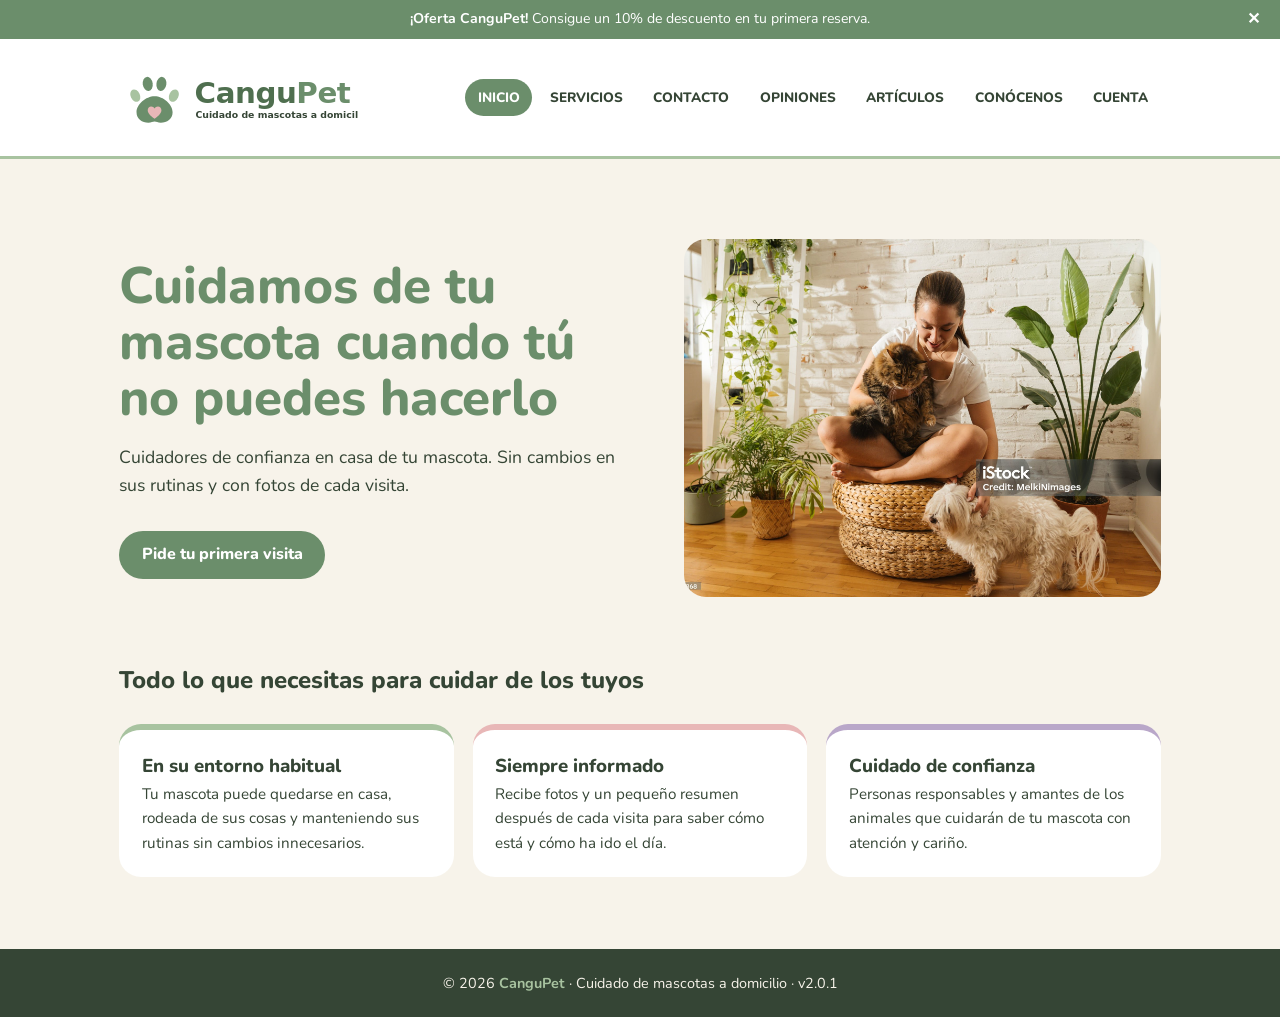
==== commit dc8a72ba: "fix: actualiza version final en los pies de pagina" ====
--- a/index.html
+++ b/index.html
@@ -107,7 +107,7 @@
     </main>
 
     <footer>
-        © 2026 <b>CanguPet</b> · Cuidado de mascotas a domicilio · v2.0.0
+        © 2026 <b>CanguPet</b> · Cuidado de mascotas a domicilio · v2.0.1
     </footer>
 
 </body>
